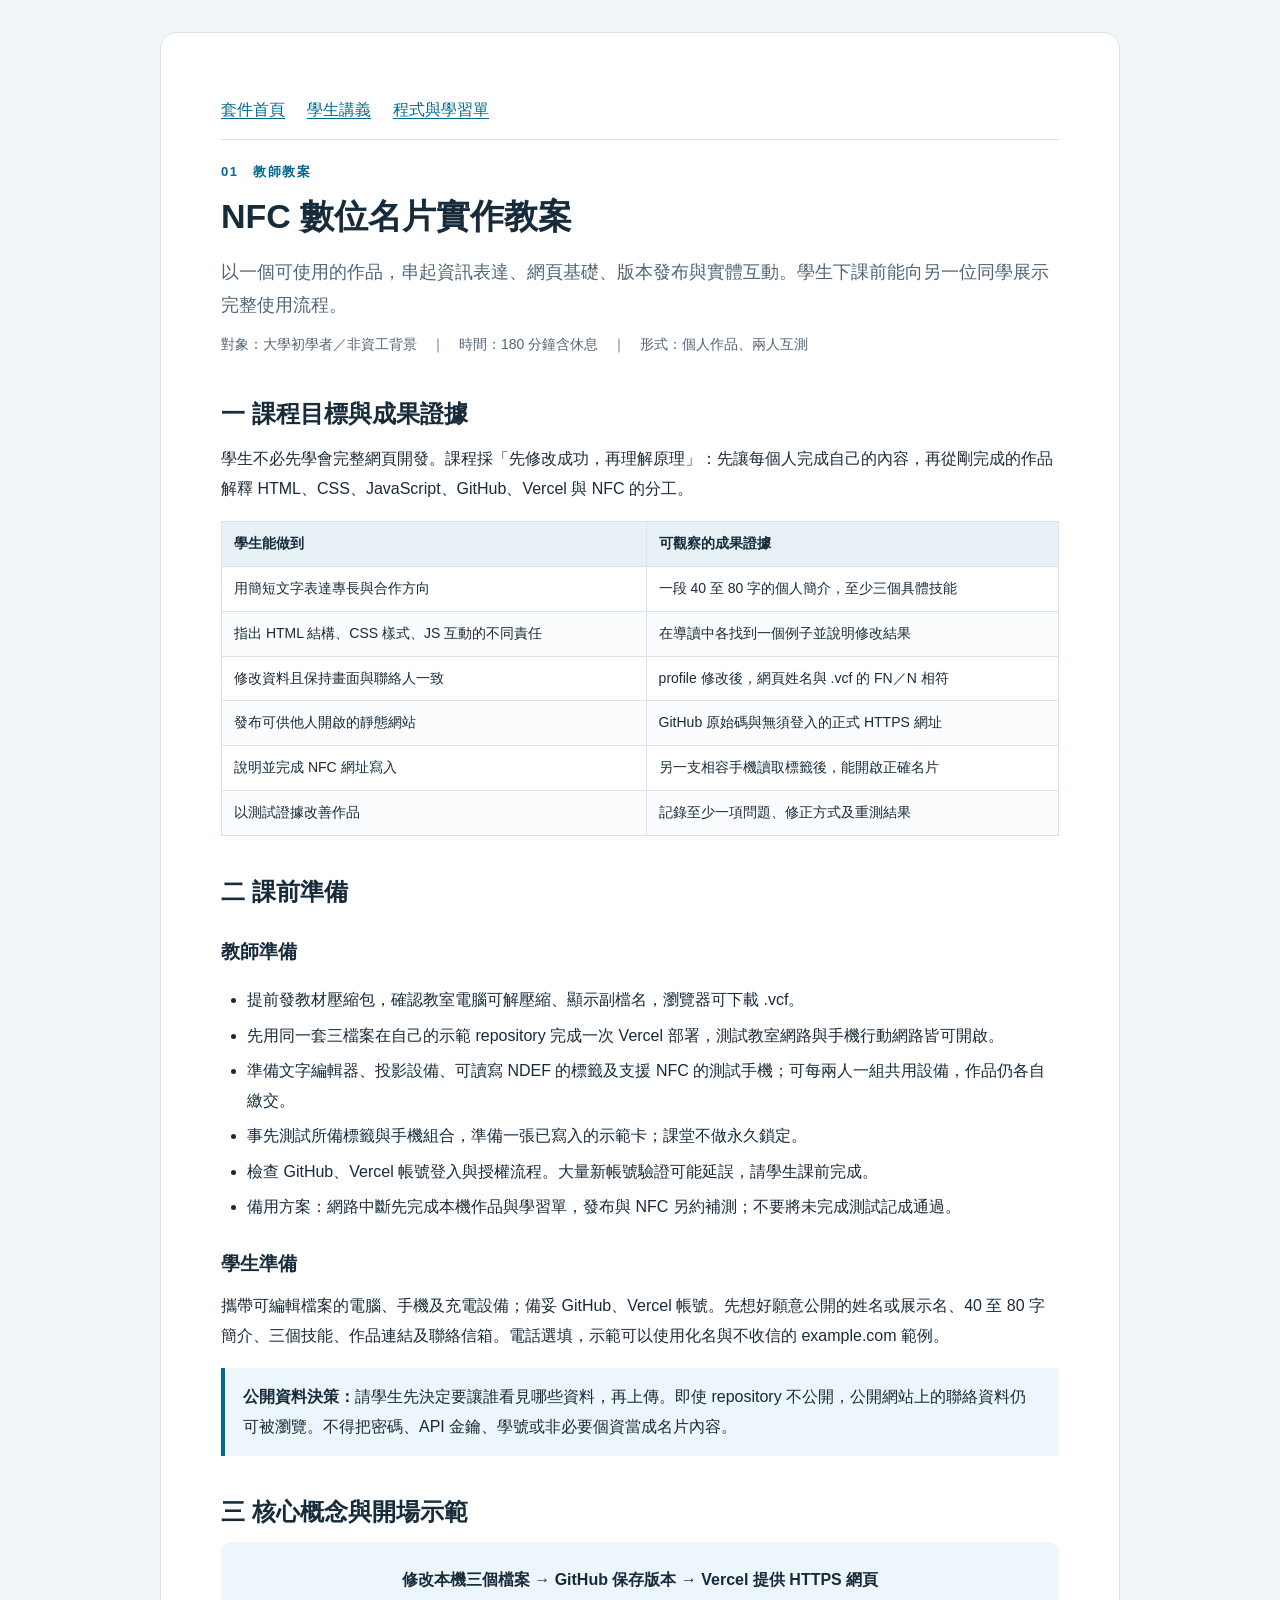
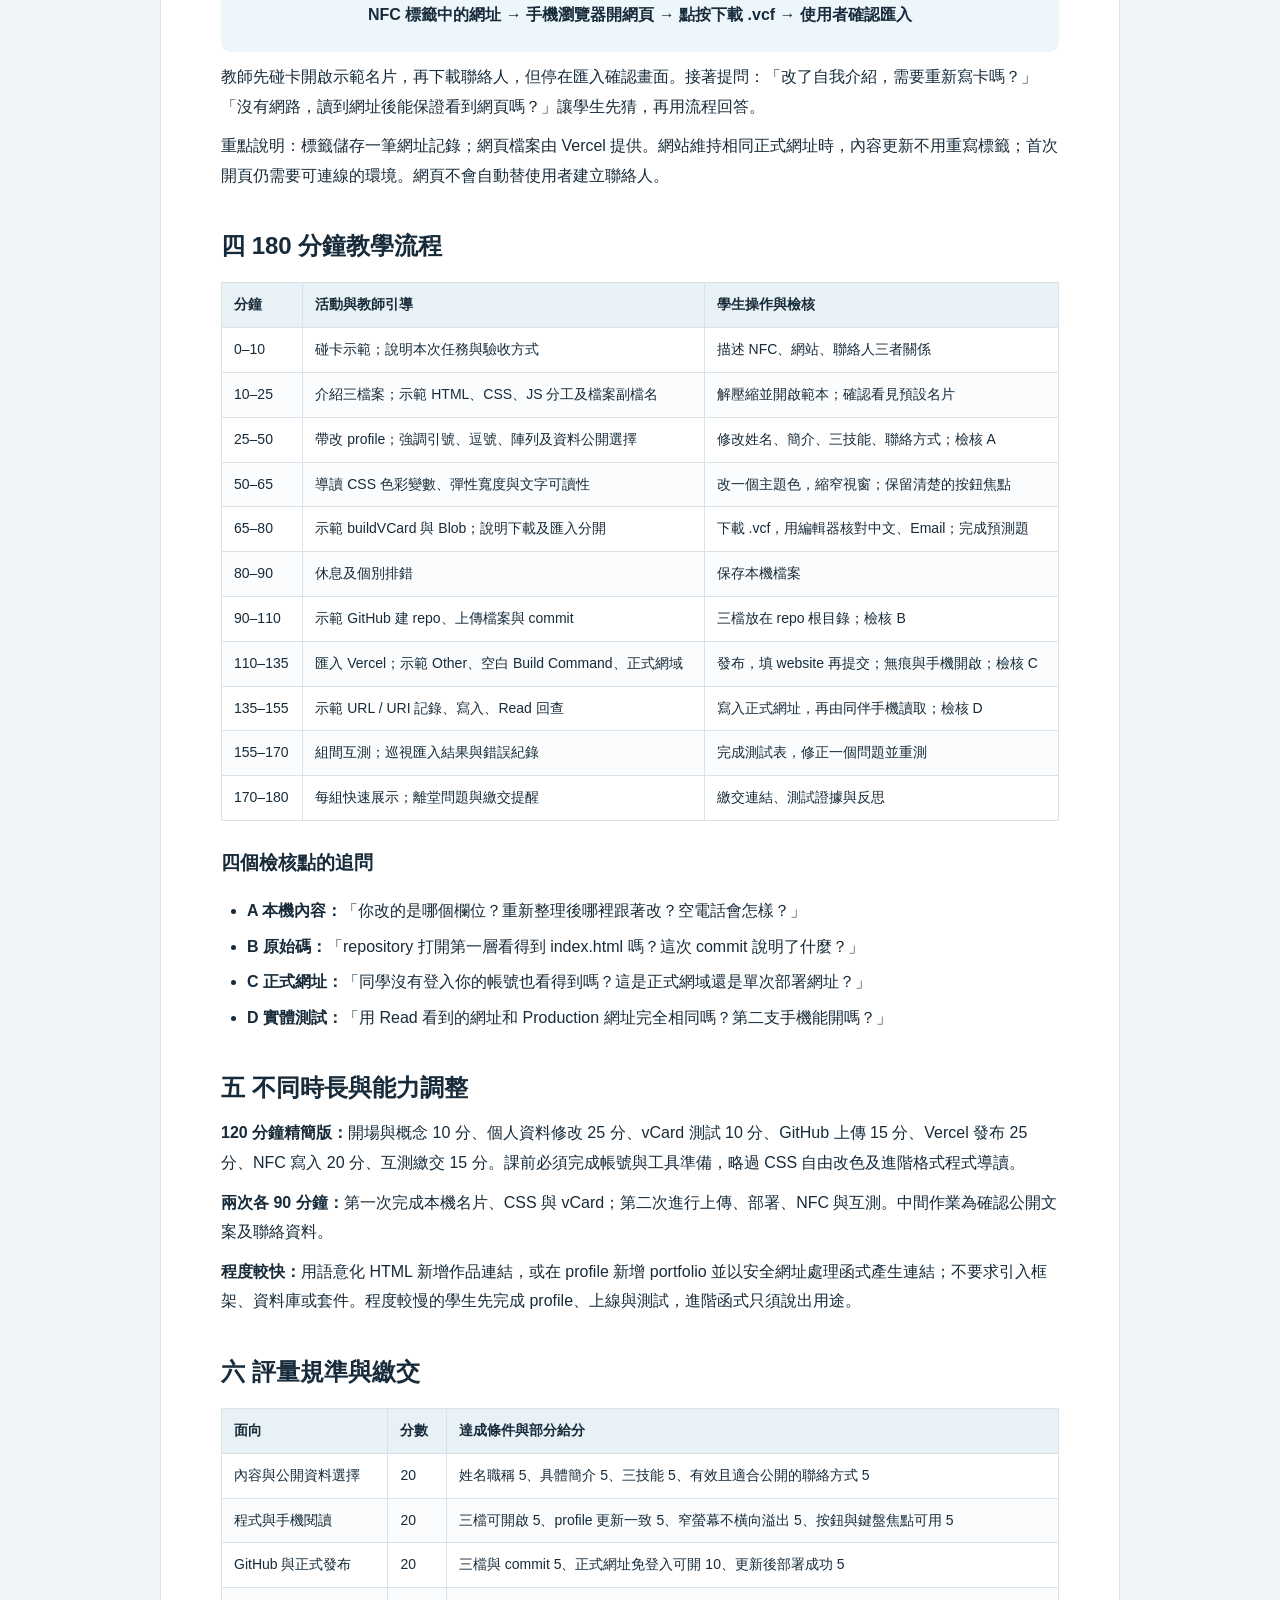
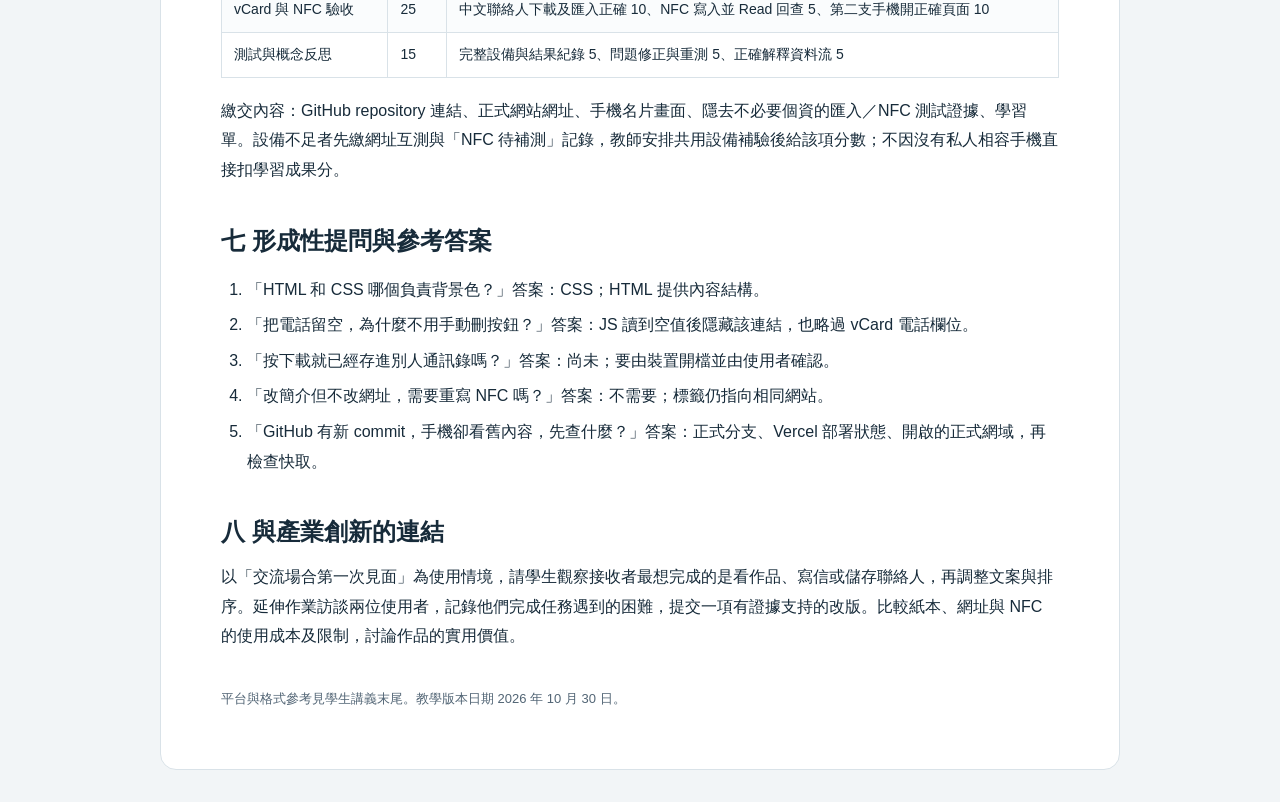
==== 01教師教案.html @ 0316d036 "Add NFC card lessons, worksheets, and static card template" ====
<!doctype html><html lang="zh-TW"><head><meta charset="utf-8"><meta name="viewport" content="width=device-width,initial-scale=1"><title>NFC 數位名片教師教案</title><link rel="stylesheet" href="教材樣式.css"></head><body><main>
<nav><a href="開始閱讀.html">套件首頁</a><a href="02學生實作講義.html">學生講義</a><a href="03程式導讀與學習單.html">程式與學習單</a></nav>
<header><p class="eyebrow">01　教師教案</p><h1>NFC 數位名片實作教案</h1><p class="lead">以一個可使用的作品，串起資訊表達、網頁基礎、版本發布與實體互動。學生下課前能向另一位同學展示完整使用流程。</p><p class="meta">對象：大學初學者／非資工背景　｜　時間：180 分鐘含休息　｜　形式：個人作品、兩人互測</p></header>
<h2>一 課程目標與成果證據</h2><p>學生不必先學會完整網頁開發。課程採「先修改成功，再理解原理」：先讓每個人完成自己的內容，再從剛完成的作品解釋 HTML、CSS、JavaScript、GitHub、Vercel 與 NFC 的分工。</p>
<table><thead><tr><th>學生能做到</th><th>可觀察的成果證據</th></tr></thead><tbody><tr><td>用簡短文字表達專長與合作方向</td><td>一段 40 至 80 字的個人簡介，至少三個具體技能</td></tr><tr><td>指出 HTML 結構、CSS 樣式、JS 互動的不同責任</td><td>在導讀中各找到一個例子並說明修改結果</td></tr><tr><td>修改資料且保持畫面與聯絡人一致</td><td>profile 修改後，網頁姓名與 .vcf 的 FN／N 相符</td></tr><tr><td>發布可供他人開啟的靜態網站</td><td>GitHub 原始碼與無須登入的正式 HTTPS 網址</td></tr><tr><td>說明並完成 NFC 網址寫入</td><td>另一支相容手機讀取標籤後，能開啟正確名片</td></tr><tr><td>以測試證據改善作品</td><td>記錄至少一項問題、修正方式及重測結果</td></tr></tbody></table>
<h2>二 課前準備</h2><h3>教師準備</h3><ul><li>提前發教材壓縮包，確認教室電腦可解壓縮、顯示副檔名，瀏覽器可下載 .vcf。</li><li>先用同一套三檔案在自己的示範 repository 完成一次 Vercel 部署，測試教室網路與手機行動網路皆可開啟。</li><li>準備文字編輯器、投影設備、可讀寫 NDEF 的標籤及支援 NFC 的測試手機；可每兩人一組共用設備，作品仍各自繳交。</li><li>事先測試所備標籤與手機組合，準備一張已寫入的示範卡；課堂不做永久鎖定。</li><li>檢查 GitHub、Vercel 帳號登入與授權流程。大量新帳號驗證可能延誤，請學生課前完成。</li><li>備用方案：網路中斷先完成本機作品與學習單，發布與 NFC 另約補測；不要將未完成測試記成通過。</li></ul>
<h3>學生準備</h3><p>攜帶可編輯檔案的電腦、手機及充電設備；備妥 GitHub、Vercel 帳號。先想好願意公開的姓名或展示名、40 至 80 字簡介、三個技能、作品連結及聯絡信箱。電話選填，示範可以使用化名與不收信的 example.com 範例。</p>
<div class="note"><strong>公開資料決策：</strong>請學生先決定要讓誰看見哪些資料，再上傳。即使 repository 不公開，公開網站上的聯絡資料仍可被瀏覽。不得把密碼、API 金鑰、學號或非必要個資當成名片內容。</div>
<h2>三 核心概念與開場示範</h2><div class="flow">修改本機三個檔案 → GitHub 保存版本 → Vercel 提供 HTTPS 網頁<br>NFC 標籤中的網址 → 手機瀏覽器開網頁 → 點按下載 .vcf → 使用者確認匯入</div>
<p>教師先碰卡開啟示範名片，再下載聯絡人，但停在匯入確認畫面。接著提問：「改了自我介紹，需要重新寫卡嗎？」「沒有網路，讀到網址後能保證看到網頁嗎？」讓學生先猜，再用流程回答。</p><p>重點說明：標籤儲存一筆網址記錄；網頁檔案由 Vercel 提供。網站維持相同正式網址時，內容更新不用重寫標籤；首次開頁仍需要可連線的環境。網頁不會自動替使用者建立聯絡人。</p>
<h2>四 180 分鐘教學流程</h2><table><thead><tr><th>分鐘</th><th>活動與教師引導</th><th>學生操作與檢核</th></tr></thead><tbody>
<tr><td>0–10</td><td>碰卡示範；說明本次任務與驗收方式</td><td>描述 NFC、網站、聯絡人三者關係</td></tr>
<tr><td>10–25</td><td>介紹三檔案；示範 HTML、CSS、JS 分工及檔案副檔名</td><td>解壓縮並開啟範本；確認看見預設名片</td></tr>
<tr><td>25–50</td><td>帶改 profile；強調引號、逗號、陣列及資料公開選擇</td><td>修改姓名、簡介、三技能、聯絡方式；檢核 A</td></tr>
<tr><td>50–65</td><td>導讀 CSS 色彩變數、彈性寬度與文字可讀性</td><td>改一個主題色，縮窄視窗；保留清楚的按鈕焦點</td></tr>
<tr><td>65–80</td><td>示範 buildVCard 與 Blob；說明下載及匯入分開</td><td>下載 .vcf，用編輯器核對中文、Email；完成預測題</td></tr>
<tr><td>80–90</td><td>休息及個別排錯</td><td>保存本機檔案</td></tr>
<tr><td>90–110</td><td>示範 GitHub 建 repo、上傳檔案與 commit</td><td>三檔放在 repo 根目錄；檢核 B</td></tr>
<tr><td>110–135</td><td>匯入 Vercel；示範 Other、空白 Build Command、正式網域</td><td>發布，填 website 再提交；無痕與手機開啟；檢核 C</td></tr>
<tr><td>135–155</td><td>示範 URL / URI 記錄、寫入、Read 回查</td><td>寫入正式網址，再由同伴手機讀取；檢核 D</td></tr>
<tr><td>155–170</td><td>組間互測；巡視匯入結果與錯誤紀錄</td><td>完成測試表，修正一個問題並重測</td></tr>
<tr><td>170–180</td><td>每組快速展示；離堂問題與繳交提醒</td><td>繳交連結、測試證據與反思</td></tr>
</tbody></table>
<h3>四個檢核點的追問</h3><ul><li><strong>A 本機內容：</strong>「你改的是哪個欄位？重新整理後哪裡跟著改？空電話會怎樣？」</li><li><strong>B 原始碼：</strong>「repository 打開第一層看得到 index.html 嗎？這次 commit 說明了什麼？」</li><li><strong>C 正式網址：</strong>「同學沒有登入你的帳號也看得到嗎？這是正式網域還是單次部署網址？」</li><li><strong>D 實體測試：</strong>「用 Read 看到的網址和 Production 網址完全相同嗎？第二支手機能開嗎？」</li></ul>
<h2>五 不同時長與能力調整</h2><p><strong>120 分鐘精簡版：</strong>開場與概念 10 分、個人資料修改 25 分、vCard 測試 10 分、GitHub 上傳 15 分、Vercel 發布 25 分、NFC 寫入 20 分、互測繳交 15 分。課前必須完成帳號與工具準備，略過 CSS 自由改色及進階格式程式導讀。</p><p><strong>兩次各 90 分鐘：</strong>第一次完成本機名片、CSS 與 vCard；第二次進行上傳、部署、NFC 與互測。中間作業為確認公開文案及聯絡資料。</p><p><strong>程度較快：</strong>用語意化 HTML 新增作品連結，或在 profile 新增 portfolio 並以安全網址處理函式產生連結；不要求引入框架、資料庫或套件。程度較慢的學生先完成 profile、上線與測試，進階函式只須說出用途。</p>
<h2>六 評量規準與繳交</h2><table><thead><tr><th>面向</th><th>分數</th><th>達成條件與部分給分</th></tr></thead><tbody><tr><td>內容與公開資料選擇</td><td>20</td><td>姓名職稱 5、具體簡介 5、三技能 5、有效且適合公開的聯絡方式 5</td></tr><tr><td>程式與手機閱讀</td><td>20</td><td>三檔可開啟 5、profile 更新一致 5、窄螢幕不橫向溢出 5、按鈕與鍵盤焦點可用 5</td></tr><tr><td>GitHub 與正式發布</td><td>20</td><td>三檔與 commit 5、正式網址免登入可開 10、更新後部署成功 5</td></tr><tr><td>vCard 與 NFC 驗收</td><td>25</td><td>中文聯絡人下載及匯入正確 10、NFC 寫入並 Read 回查 5、第二支手機開正確頁面 10</td></tr><tr><td>測試與概念反思</td><td>15</td><td>完整設備與結果紀錄 5、問題修正與重測 5、正確解釋資料流 5</td></tr></tbody></table>
<p>繳交內容：GitHub repository 連結、正式網站網址、手機名片畫面、隱去不必要個資的匯入／NFC 測試證據、學習單。設備不足者先繳網址互測與「NFC 待補測」記錄，教師安排共用設備補驗後給該項分數；不因沒有私人相容手機直接扣學習成果分。</p>
<h2>七 形成性提問與參考答案</h2><ol><li>「HTML 和 CSS 哪個負責背景色？」答案：CSS；HTML 提供內容結構。</li><li>「把電話留空，為什麼不用手動刪按鈕？」答案：JS 讀到空值後隱藏該連結，也略過 vCard 電話欄位。</li><li>「按下載就已經存進別人通訊錄嗎？」答案：尚未；要由裝置開檔並由使用者確認。</li><li>「改簡介但不改網址，需要重寫 NFC 嗎？」答案：不需要；標籤仍指向相同網站。</li><li>「GitHub 有新 commit，手機卻看舊內容，先查什麼？」答案：正式分支、Vercel 部署狀態、開啟的正式網域，再檢查快取。</li></ol>
<h2>八 與產業創新的連結</h2><p>以「交流場合第一次見面」為使用情境，請學生觀察接收者最想完成的是看作品、寫信或儲存聯絡人，再調整文案與排序。延伸作業訪談兩位使用者，記錄他們完成任務遇到的困難，提交一項有證據支持的改版。比較紙本、網址與 NFC 的使用成本及限制，討論作品的實用價值。</p>
<p class="footer">平台與格式參考見學生講義末尾。教學版本日期 2026 年 10 月 30 日。</p>
</main></body></html>
---- 教材樣式.css ----
:root{--ink:#172b3a;--muted:#526575;--blue:#006b8f;--line:#d9e2e8;--paper:#fff;--bg:#f2f5f7}
*{box-sizing:border-box}body{margin:0;background:var(--bg);color:var(--ink);font-family:"Segoe UI","Microsoft JhengHei",sans-serif;line-height:1.85;font-size:16px}main{max-width:960px;margin:32px auto;background:var(--paper);padding:48px 60px;border:1px solid var(--line);border-radius:16px}header{margin-bottom:30px}.eyebrow{font-size:13px;letter-spacing:.12em;color:var(--blue);font-weight:700}h1{font-size:34px;line-height:1.35;margin:8px 0 16px}h2{font-size:24px;margin:38px 0 12px;line-height:1.5}h3{font-size:19px;margin:24px 0 8px}p{margin:10px 0}a{color:var(--blue);text-underline-offset:3px}nav{display:flex;flex-wrap:wrap;gap:10px 22px;padding:14px 0;margin-bottom:20px;border-bottom:1px solid var(--line)}.lead{font-size:18px;color:var(--muted)}.note{padding:14px 18px;background:#edf6fa;border-left:4px solid var(--blue);margin:18px 0}.meta{color:var(--muted);font-size:14px}.pill{display:inline-block;border:1px solid var(--line);padding:2px 10px;border-radius:20px;font-size:13px;margin-right:5px}table{width:100%;border-collapse:collapse;margin:18px 0;font-size:14px;line-height:1.7}th,td{padding:10px 12px;border:1px solid var(--line);text-align:left;vertical-align:top}th{background:#e8f1f5}tr:nth-child(even) td{background:#fafcfd}pre{background:#102631;color:#e4f3f8;padding:18px;border-radius:8px;overflow:auto;font-size:14px;line-height:1.7;white-space:pre-wrap;overflow-wrap:anywhere}code{font-family:Consolas,"Microsoft JhengHei",monospace}p code,li code,td code{background:#edf2f5;padding:2px 4px;border-radius:3px}li{margin:6px 0}ol,ul{padding-left:26px}.answer{min-height:72px;border:1px dashed #aabcc8;margin:10px 0 18px;padding:12px;color:var(--muted)}details{border:1px solid var(--line);padding:12px 16px;margin:14px 0}summary{cursor:pointer;font-weight:600}.flow{padding:20px;background:#edf6fa;border-radius:10px;text-align:center;font-weight:600;line-height:2.2}.footer{margin-top:36px;font-size:13px;color:var(--muted)}button{font:inherit;padding:8px 16px;background:var(--blue);color:#fff;border:0;border-radius:6px;cursor:pointer}.page{break-before:page}
@media(max-width:700px){main{margin:0;padding:28px 20px;border:0;border-radius:0}h1{font-size:28px}table{font-size:13px}th,td{padding:7px}nav{font-size:14px}}
@page{size:A4;margin:17mm 16mm}
@media print{body{background:white;font-size:10.5pt;line-height:1.7}main{margin:0;padding:0;max-width:none;border:0;border-radius:0}nav,.no-print{display:none}h1{font-size:24pt}h2{font-size:17pt;margin-top:22pt;break-after:avoid}h3{font-size:12pt;break-after:avoid}table{font-size:9pt}tr,pre,.note,.flow,details{break-inside:avoid}thead{display:table-header-group}p,li{orphans:3;widows:3}a{color:inherit}pre{background:#f1f4f5;color:#172b3a;border:1px solid #d9e2e8;font-size:9pt}.footer{font-size:9pt}.answer{min-height:60px}}
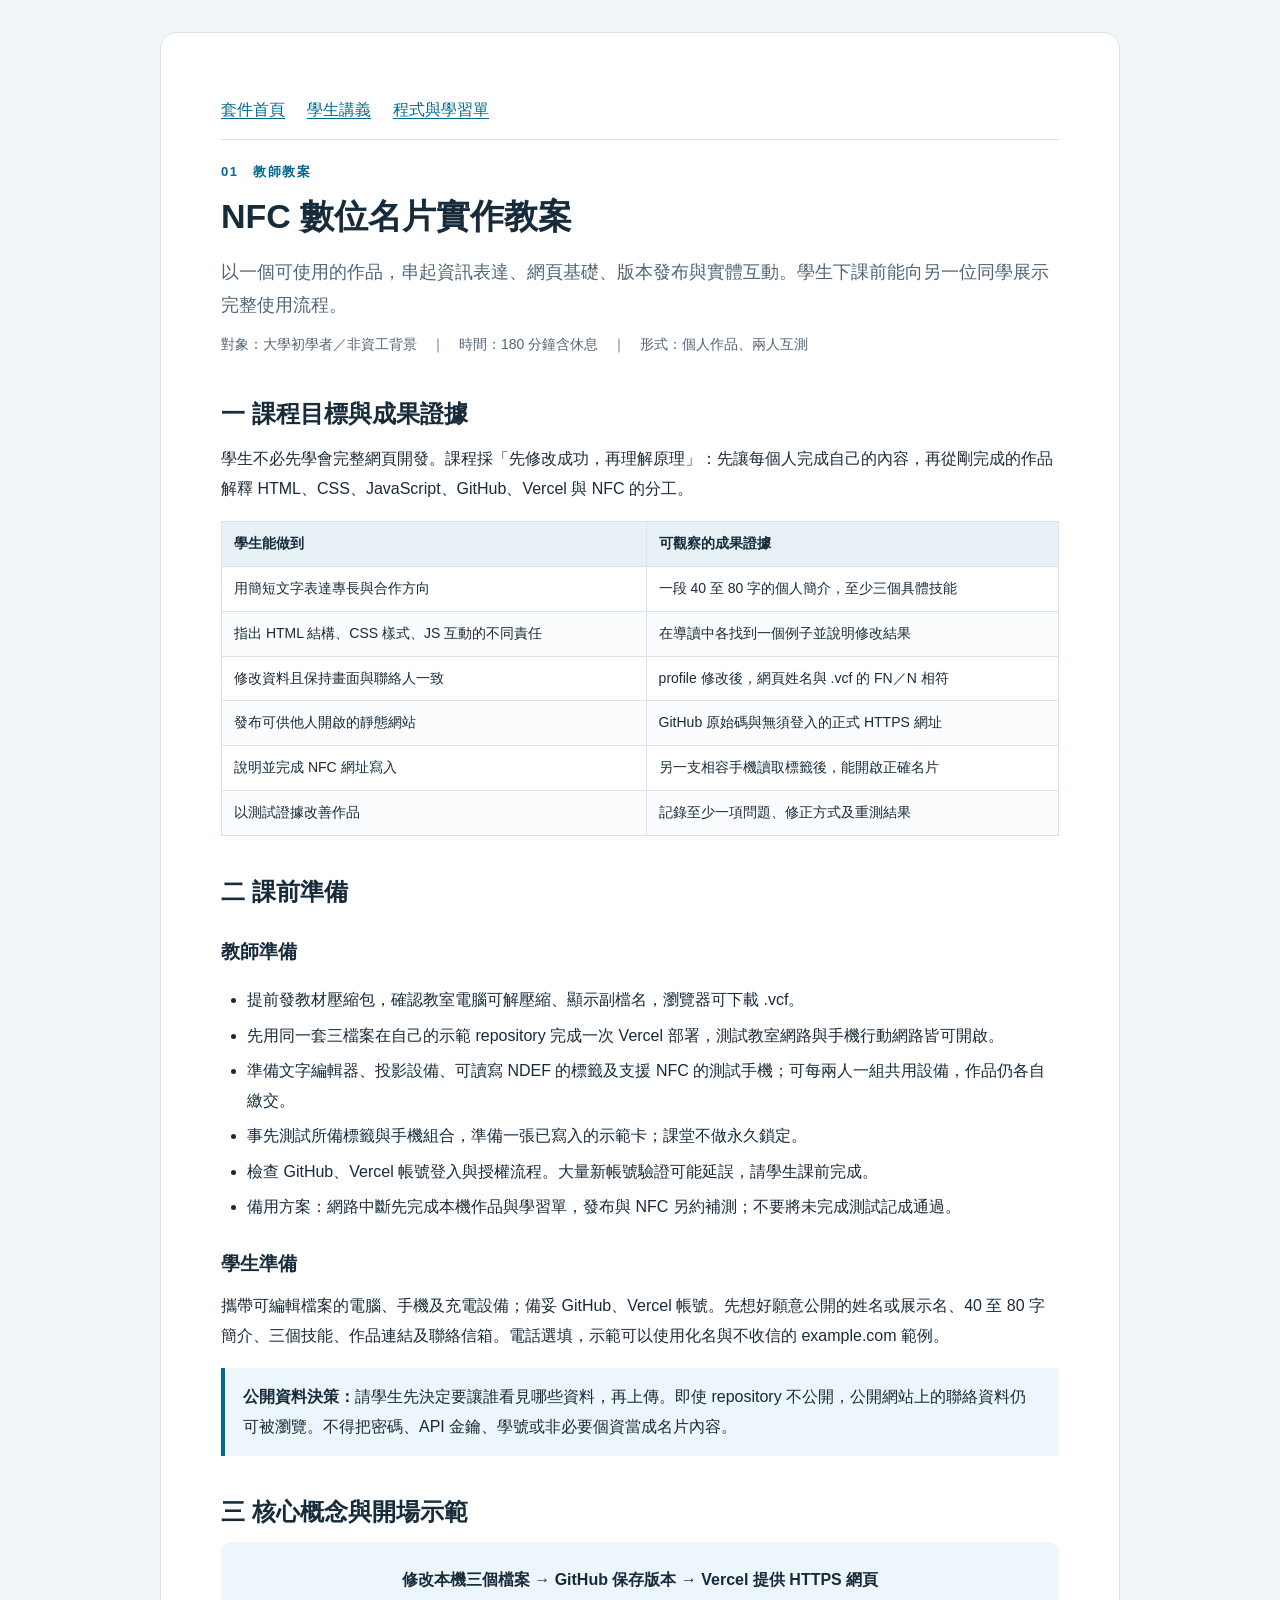
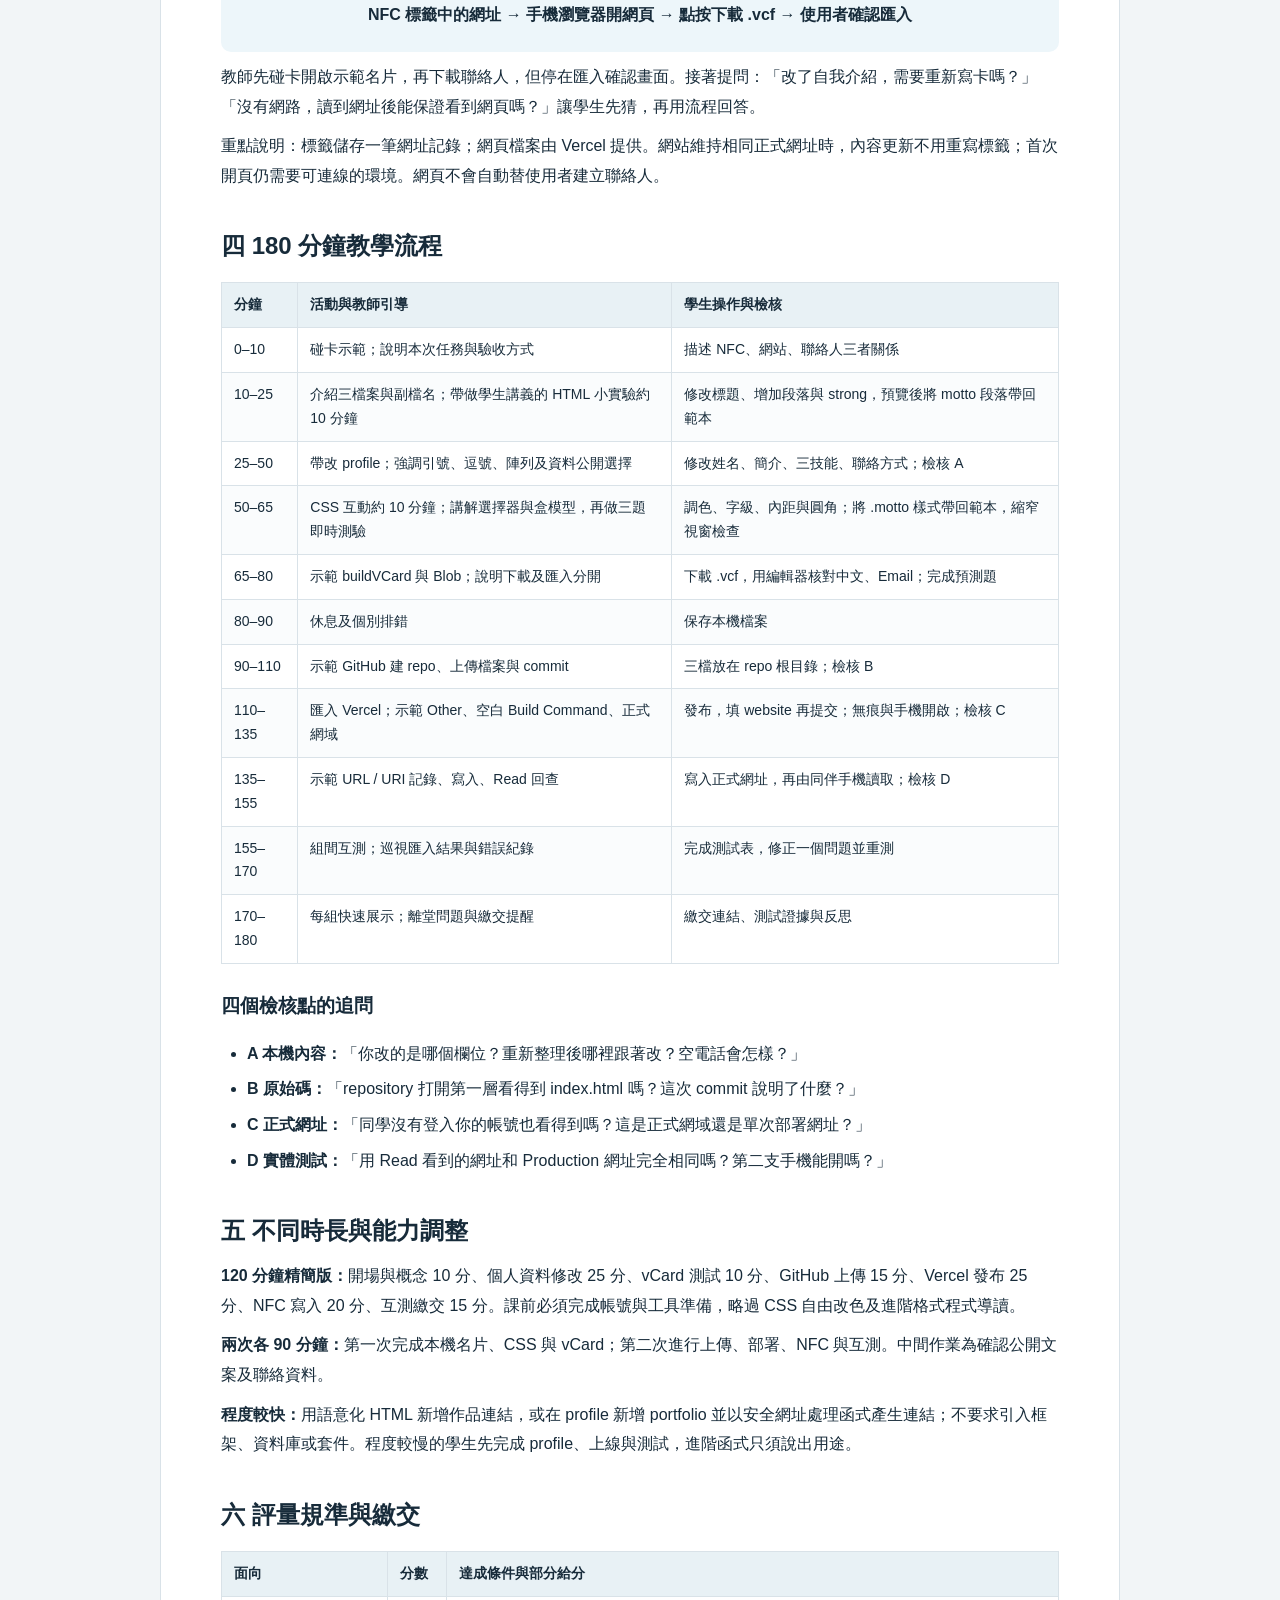
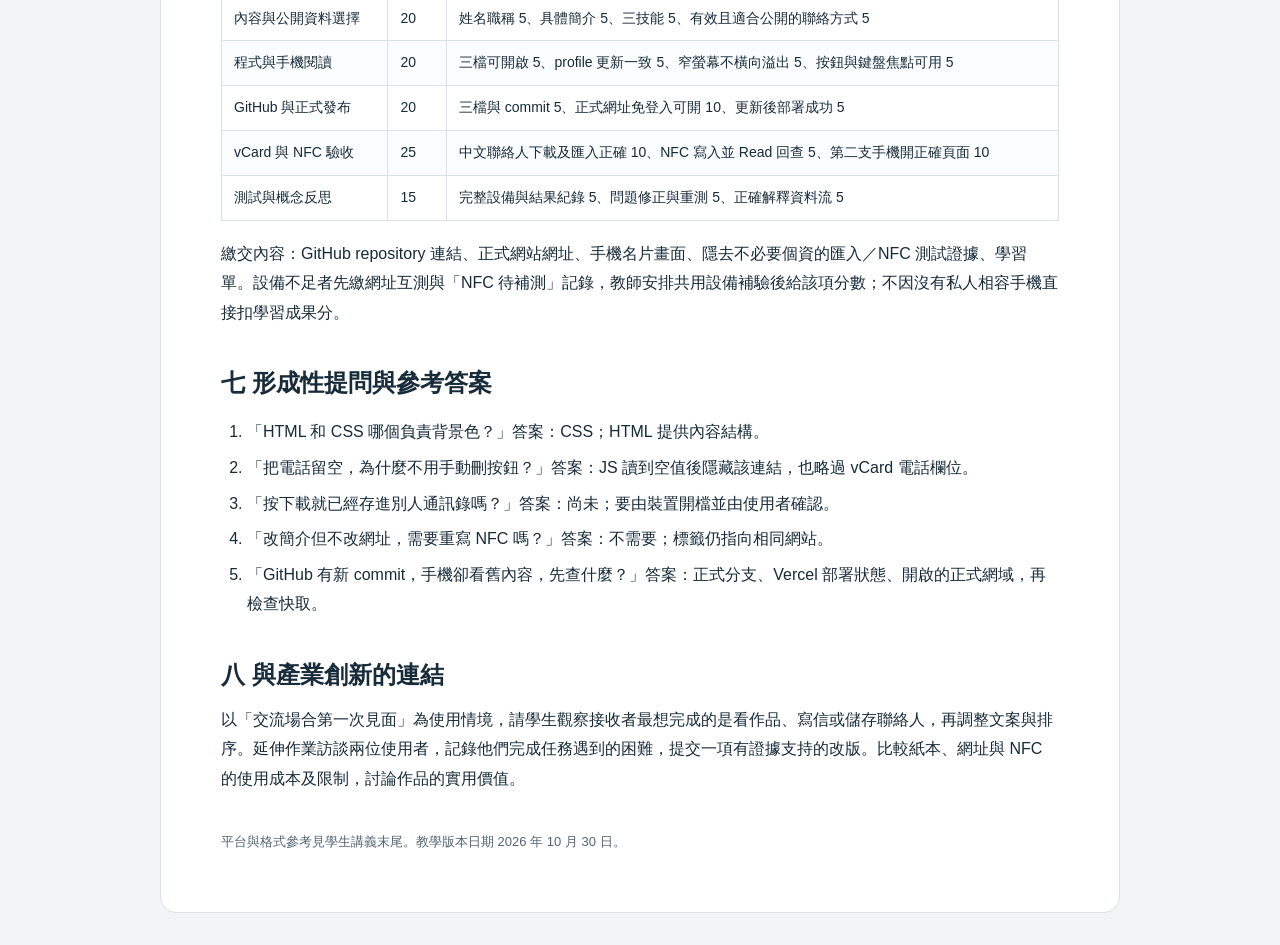
==== commit 5b117d42: "Add interactive HTML and CSS lessons and GitHub Pages entry" ====
--- a/01教師教案.html
+++ b/01教師教案.html
@@ -10,9 +10,9 @@
 <p>教師先碰卡開啟示範名片，再下載聯絡人，但停在匯入確認畫面。接著提問：「改了自我介紹，需要重新寫卡嗎？」「沒有網路，讀到網址後能保證看到網頁嗎？」讓學生先猜，再用流程回答。</p><p>重點說明：標籤儲存一筆網址記錄；網頁檔案由 Vercel 提供。網站維持相同正式網址時，內容更新不用重寫標籤；首次開頁仍需要可連線的環境。網頁不會自動替使用者建立聯絡人。</p>
 <h2>四 180 分鐘教學流程</h2><table><thead><tr><th>分鐘</th><th>活動與教師引導</th><th>學生操作與檢核</th></tr></thead><tbody>
 <tr><td>0–10</td><td>碰卡示範；說明本次任務與驗收方式</td><td>描述 NFC、網站、聯絡人三者關係</td></tr>
-<tr><td>10–25</td><td>介紹三檔案；示範 HTML、CSS、JS 分工及檔案副檔名</td><td>解壓縮並開啟範本；確認看見預設名片</td></tr>
+<tr><td>10–25</td><td>介紹三檔案與副檔名；帶做學生講義的 HTML 小實驗約 10 分鐘</td><td>修改標題、增加段落與 strong，預覽後將 motto 段落帶回範本</td></tr>
 <tr><td>25–50</td><td>帶改 profile；強調引號、逗號、陣列及資料公開選擇</td><td>修改姓名、簡介、三技能、聯絡方式；檢核 A</td></tr>
-<tr><td>50–65</td><td>導讀 CSS 色彩變數、彈性寬度與文字可讀性</td><td>改一個主題色，縮窄視窗；保留清楚的按鈕焦點</td></tr>
+<tr><td>50–65</td><td>CSS 互動約 10 分鐘；講解選擇器與盒模型，再做三題即時測驗</td><td>調色、字級、內距與圓角；將 .motto 樣式帶回範本，縮窄視窗檢查</td></tr>
 <tr><td>65–80</td><td>示範 buildVCard 與 Blob；說明下載及匯入分開</td><td>下載 .vcf，用編輯器核對中文、Email；完成預測題</td></tr>
 <tr><td>80–90</td><td>休息及個別排錯</td><td>保存本機檔案</td></tr>
 <tr><td>90–110</td><td>示範 GitHub 建 repo、上傳檔案與 commit</td><td>三檔放在 repo 根目錄；檢核 B</td></tr>
--- a/教材樣式.css
+++ b/教材樣式.css
@@ -1,5 +1,8 @@
 :root{--ink:#172b3a;--muted:#526575;--blue:#006b8f;--line:#d9e2e8;--paper:#fff;--bg:#f2f5f7}
 *{box-sizing:border-box}body{margin:0;background:var(--bg);color:var(--ink);font-family:"Segoe UI","Microsoft JhengHei",sans-serif;line-height:1.85;font-size:16px}main{max-width:960px;margin:32px auto;background:var(--paper);padding:48px 60px;border:1px solid var(--line);border-radius:16px}header{margin-bottom:30px}.eyebrow{font-size:13px;letter-spacing:.12em;color:var(--blue);font-weight:700}h1{font-size:34px;line-height:1.35;margin:8px 0 16px}h2{font-size:24px;margin:38px 0 12px;line-height:1.5}h3{font-size:19px;margin:24px 0 8px}p{margin:10px 0}a{color:var(--blue);text-underline-offset:3px}nav{display:flex;flex-wrap:wrap;gap:10px 22px;padding:14px 0;margin-bottom:20px;border-bottom:1px solid var(--line)}.lead{font-size:18px;color:var(--muted)}.note{padding:14px 18px;background:#edf6fa;border-left:4px solid var(--blue);margin:18px 0}.meta{color:var(--muted);font-size:14px}.pill{display:inline-block;border:1px solid var(--line);padding:2px 10px;border-radius:20px;font-size:13px;margin-right:5px}table{width:100%;border-collapse:collapse;margin:18px 0;font-size:14px;line-height:1.7}th,td{padding:10px 12px;border:1px solid var(--line);text-align:left;vertical-align:top}th{background:#e8f1f5}tr:nth-child(even) td{background:#fafcfd}pre{background:#102631;color:#e4f3f8;padding:18px;border-radius:8px;overflow:auto;font-size:14px;line-height:1.7;white-space:pre-wrap;overflow-wrap:anywhere}code{font-family:Consolas,"Microsoft JhengHei",monospace}p code,li code,td code{background:#edf2f5;padding:2px 4px;border-radius:3px}li{margin:6px 0}ol,ul{padding-left:26px}.answer{min-height:72px;border:1px dashed #aabcc8;margin:10px 0 18px;padding:12px;color:var(--muted)}details{border:1px solid var(--line);padding:12px 16px;margin:14px 0}summary{cursor:pointer;font-weight:600}.flow{padding:20px;background:#edf6fa;border-radius:10px;text-align:center;font-weight:600;line-height:2.2}.footer{margin-top:36px;font-size:13px;color:var(--muted)}button{font:inherit;padding:8px 16px;background:var(--blue);color:#fff;border:0;border-radius:6px;cursor:pointer}.page{break-before:page}
 @media(max-width:700px){main{margin:0;padding:28px 20px;border:0;border-radius:0}h1{font-size:28px}table{font-size:13px}th,td{padding:7px}nav{font-size:14px}}
+.lesson-lab{margin:28px 0;padding:24px;border:1px solid #bfd3df;border-radius:12px;background:#fbfdfe;scroll-margin-top:20px}.lesson-lab h2{margin-top:6px}.lesson-lab h3{margin-top:8px}.lab-label{display:block;font-weight:600;margin:14px 0 8px}.code-editor{display:block;resize:vertical;width:100%;min-height:160px;padding:14px;border:1px solid #8da8b8;border-radius:8px;background:#102631;color:#e4f3f8;font:14px/1.8 Consolas,"Microsoft JhengHei",monospace}.lab-actions{display:flex;flex-wrap:wrap;gap:10px;margin:14px 0}.secondary-button{background:#e7eff4;color:#17435b;border:1px solid #a5bdcb}.lesson-lab iframe{width:100%;height:260px;border:1px solid #b8cbd7;border-radius:8px;background:#fff}.lab-feedback{font-size:14px;color:#24536c;min-height:1.5em}.lab-controls{display:grid;grid-template-columns:repeat(2,minmax(0,1fr));gap:14px;margin:18px 0}.lab-controls label{display:flex;flex-wrap:wrap;gap:8px;align-items:center}.lab-controls input[type=range]{width:100%;min-height:28px;accent-color:#006b8f}.lab-controls input[type=color]{width:56px;height:36px;border:1px solid #9db5c4}.lab-controls output{margin-left:auto;font-variant-numeric:tabular-nums}.practice-stage{padding:20px;background:#e6edf2;border:1px dashed #9db5c4;border-radius:8px}.practice-card{width:100%;background:white;border:2px solid #91a8b8;line-height:1.6;overflow-wrap:anywhere;box-sizing:border-box}.lesson-lab fieldset{border:1px solid #c3d5df;padding:14px;margin:14px 0;min-width:0}.lesson-lab legend{font-weight:600;padding:0 6px}.lesson-lab fieldset label{display:block;margin:6px 0}.lesson-lab input[type=radio]{accent-color:#006b8f}.lesson-lab :focus-visible{outline:3px solid #00769c;outline-offset:3px}.lab-interactive[hidden]{display:none!important}.lesson-lab button{min-height:44px}.lesson-lab pre{min-width:0}.online-entry{display:flex;flex-wrap:wrap;gap:12px;margin:22px 0}.online-entry a{display:inline-block;padding:10px 16px;border-radius:8px;background:#006b8f;color:white;text-decoration:none;font-weight:600}.online-entry a:nth-child(2){background:#e8f1f5;color:#17435b}
+@media(max-width:700px){.lesson-lab{padding:16px 12px;margin-left:-4px;margin-right:-4px}.lab-controls{grid-template-columns:1fr}.code-editor{font-size:13px}.practice-stage{padding:12px}}
 @page{size:A4;margin:17mm 16mm}
 @media print{body{background:white;font-size:10.5pt;line-height:1.7}main{margin:0;padding:0;max-width:none;border:0;border-radius:0}nav,.no-print{display:none}h1{font-size:24pt}h2{font-size:17pt;margin-top:22pt;break-after:avoid}h3{font-size:12pt;break-after:avoid}table{font-size:9pt}tr,pre,.note,.flow,details{break-inside:avoid}thead{display:table-header-group}p,li{orphans:3;widows:3}a{color:inherit}pre{background:#f1f4f5;color:#172b3a;border:1px solid #d9e2e8;font-size:9pt}.footer{font-size:9pt}.answer{min-height:60px}}
+@media print{.lab-interactive,.lesson-lab .lab-feedback{display:none!important}.lesson-lab{padding:12px;background:white;border-radius:0;break-inside:auto}.lesson-lab fieldset{break-inside:avoid}.online-entry{display:none}}
